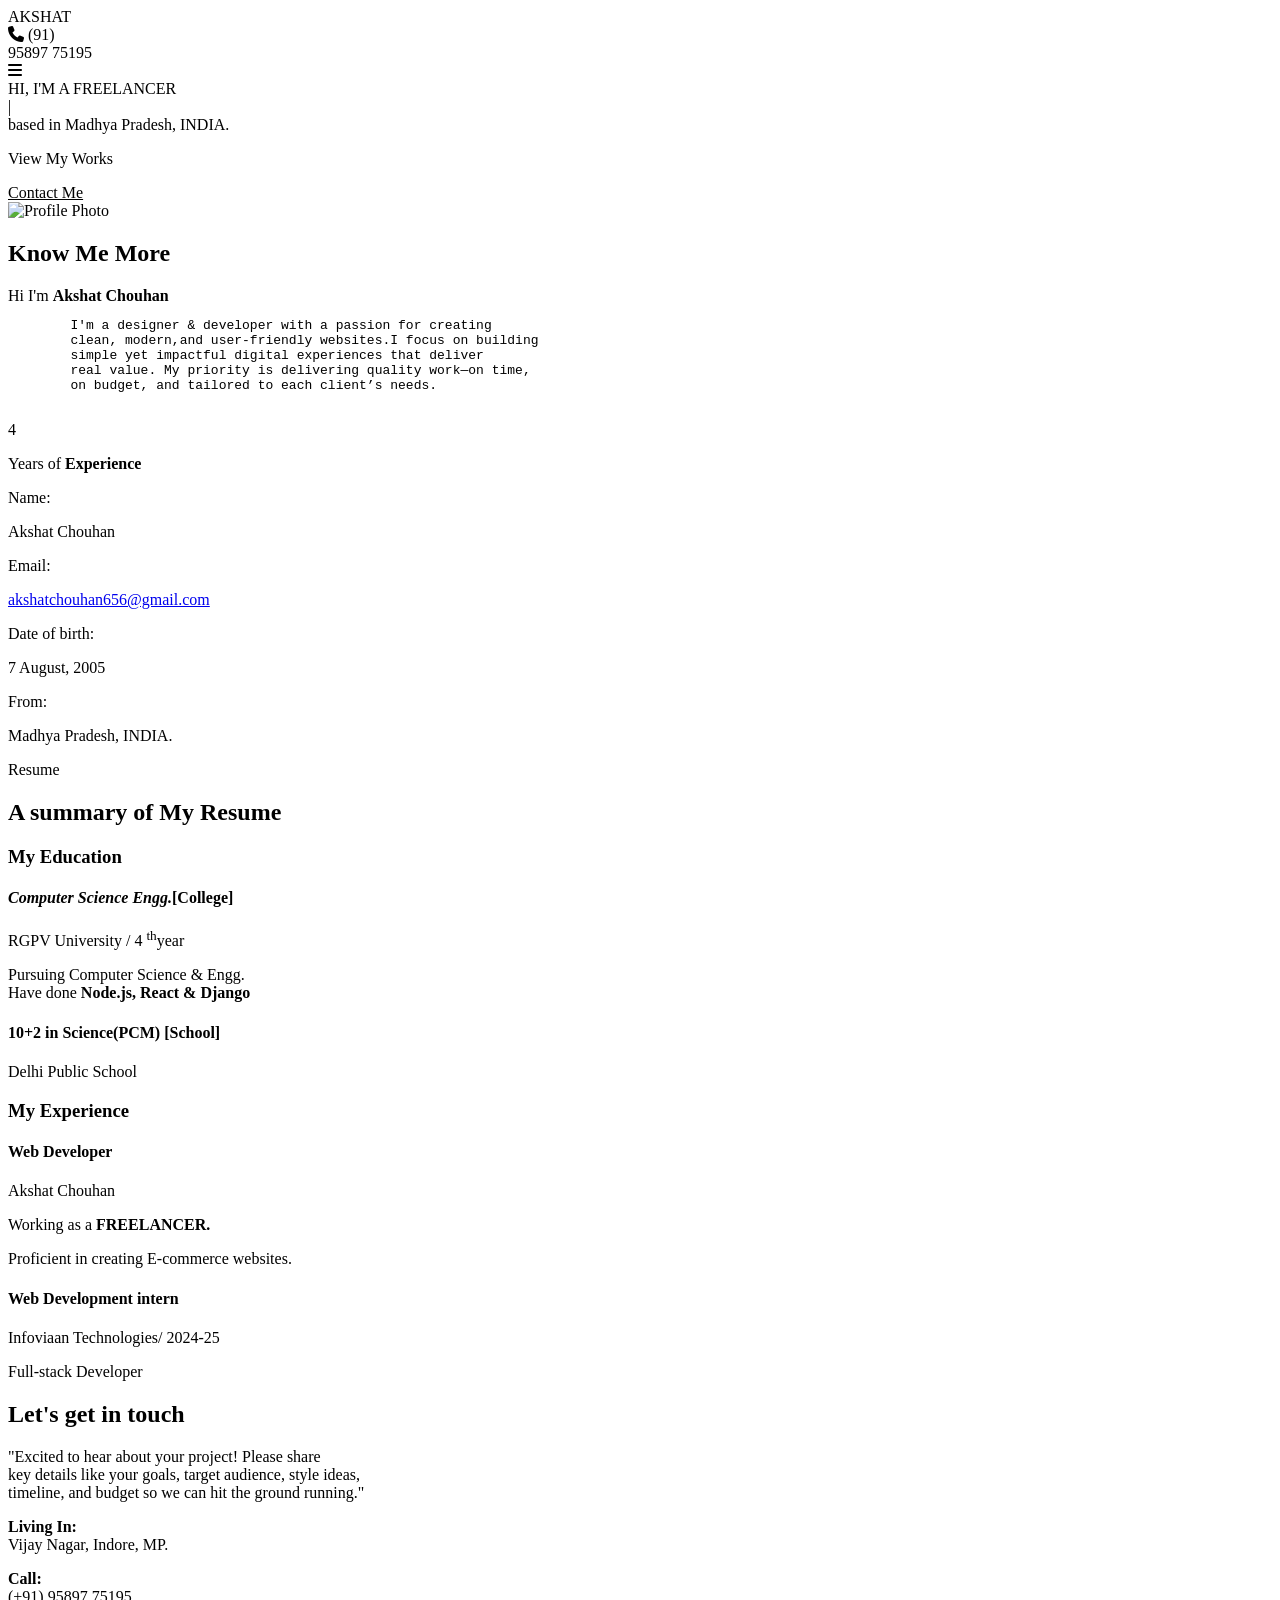
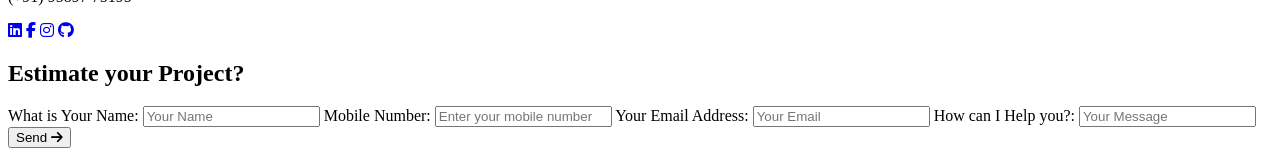
==== Callum/INDEX/index.html @ 539b3ab7 "Addes full Portfolio Website" ====
<!DOCTYPE html>
<html lang="en">
<head>
  <meta charset="UTF-8" />
  <meta name="viewport" content="width=device-width, initial-scale=1.0"/>
  <title>Akshat Chouhan</title>
  <link rel="stylesheet" href="style.css" />
  <link href="https://fonts.googleapis.com/css2?family=Montserrat:wght@700&family=Roboto:wght@400;500&display=swap" rel="stylesheet" />
  <link rel="stylesheet" href="https://cdnjs.cloudflare.com/ajax/libs/font-awesome/6.7.2/css/all.min.css"/>
</head>
<body>
  <header>
    <div class="navbar">
      <div class="nav-name">AKSHAT</div>
      <div class="full-number">
        <div class="nav-code">
          <i class="fa-solid fa-phone"></i>
           (91)
        </div>
        <div class="nav-number">95897 75195</div>
        <div class="nav-menu">
          <i class="fa-solid fa-bars"></i>
        </div>
      </div>
    </div>
  </header>

  <main>
    <div class="main-background">
      <div class="content">
        <div class="home-text">
        <div class="main-hello">HI, I'M A FREELANCER</div>
        <div class="animation-text">
          <span id="typing-text"></span><span class="cursor">|</span>
        </div>
        <div class="location">based in Madhya Pradesh, INDIA.</div>
        <div class="buttons">
          <div class="visit"><p>View My Works</p></div>
          <div class="contact"><u>Contact Me</u></div>
        </div>
        </div>
        <div class="photo">
          <img src="My logo img.png" alt="Profile Photo"/>
        </div>
      </div>
    </div>
  </main>

  <!-- Dummy section to enable scroll -->
  <section class="extra-content">
     <div class="kmm"> <h1>Know Me More</h1>
    </div>
    <div class="hiiamakshat">
      Hi I'm <b id="boldiamakshat"> Akshat Chouhan</b>
    </div>

    <div class="descreption">
      <pre id="paragraph">
        I'm a designer & developer with a passion for creating 
        clean, modern,and user-friendly websites.I focus on building 
        simple yet impactful digital experiences that deliver
        real value. My priority is delivering quality work—on time,
        on budget, and tailored to each client’s needs.
     </pre>
    </div>

    <div class="experience-box">
  <div class="number-circle">
    <span class="number">4</span>
  </div>
  <p class="caption">Years of <strong id="expereience">Experience</strong></p>
</div>


<!-- personla info sectio  -->


<div class="info-grid">
  <div class="info-box">
    <p class="label">Name:</p>
    <p class="value">Akshat Chouhan</p>
  </div>
  <div class="info-box">
    <p class="label">Email:</p>
    <p class="value"><a href="#">akshatchouhan656@gmail.com</a></p>
  </div>
  <div class="info-box">
    <p class="label">Date of birth:</p>
    <p class="value">7 August, 2005</p>
  </div>
  <div class="info-box">
    <p class="label">From:</p>
    <p class="value">Madhya Pradesh, INDIA.</p>
  </div>
</div>




  </section>

  <!-- resume section -->

  <section id="resume">
  <div class="resume-header">
    <span>Resume</span>
    <h2 id="resume-summary">A summary of My Resume</h2>

  </div>

  <div class="resume-container">
    <div class="resume-box">
      <h3>My Education</h3>
      <div class="resume-item">
        <h4><i> Computer Science Engg.</i>[College]</h4>
        <p>RGPV University / 4 <sup>th</sup>year</p>
        <p>Pursuing Computer Science & Engg. <br>
           Have done <b>Node.js, React & Django</b>
        </p>
      </div>
      <div class="resume-item">
        <h4>10+2 in Science(PCM) [School]</h4>
        <p>Delhi Public School</p>
        <!-- <p>Description here...</p> -->
      </div>
    </div>

    <div class="resume-box">
      <h3>My Experience</h3>
      <div class="resume-item">
        <h4>Web Developer</h4>
        <p>Akshat Chouhan</p>
        <p>Working as a <b>FREELANCER.</b> </p>
        <p>Proficient in creating E-commerce websites.</p>
      </div>
      <div class="resume-item">
        <h4>Web Development intern</h4>
        <p>Infoviaan Technologies/ 2024-25</p>
        <p>Full-stack Developer</p>
      </div>
    </div>
  </div>
</section>


<!-- ___________________Footer Section______________________ -->

<!-- <section id="footer">
    <div class="upper-section">

    </div>
</section> -->


<section id="contact" class="contact-section">
  <div class="contact-container">
    <!-- Left Side -->
    <div class="contact-info">
      <h2>Let's get in touch</h2>
      <p id="text1">
        "Excited to hear about your project! Please share <br> key details  like your goals,
         target audience, style ideas,<br> timeline, and budget so we can hit the  ground running."
      </p>
      <p id="text2"><strong>Living In:</strong><br>Vijay Nagar, Indore, MP.</p>
      <p id="text3"><strong>Call:</strong><br>(+91) 95897 75195</p>
      <div class="social-icons">
        <!-- <a href="#"><i class="fab fa-twitter"></i></a> -->
          <a href="#"> <i class="fa-brands fa-linkedin" id="linkedin"></i></a>
        <a href="#"><i class="fab fa-facebook-f"></i></a>
        <a href="https://www.instagram.com/akshat_chouhan__"><i class="fab fa-instagram"></i></a>
        <a href="#"><i class="fab fa-github"></i></a>
        <!-- <a href="#"><i class="fab fa-dribbble"></i></a> -->
      </div>
    </div>

    <!-- Right Side -->
    <div class="contact-form">
      <h2>Estimate your Project?</h2>
      <form id="forms">
        <label>What is Your Name:</label>
        <input type="text" placeholder="Your Name" required>

        <label for="mobile">Mobile Number:</label>
        <input type="tel" placeholder="Enter your mobile number" required>


        <label>Your Email Address:</label>
        <input type="email" placeholder="Your Email" required>

        <label>How can I Help you?:</label>
        <!-- <textarea rows="text" placeholder="Your Message"></textarea> -->
        <input type="text" placeholder="Your Message" required>


        <button type="submit" id="send-button">
          Send <i class="fas fa-arrow-right"></i>
        </button>
      </form>
    </div>
  </div>
</section>











  <script src="script.js"></script>
</body>
</html>
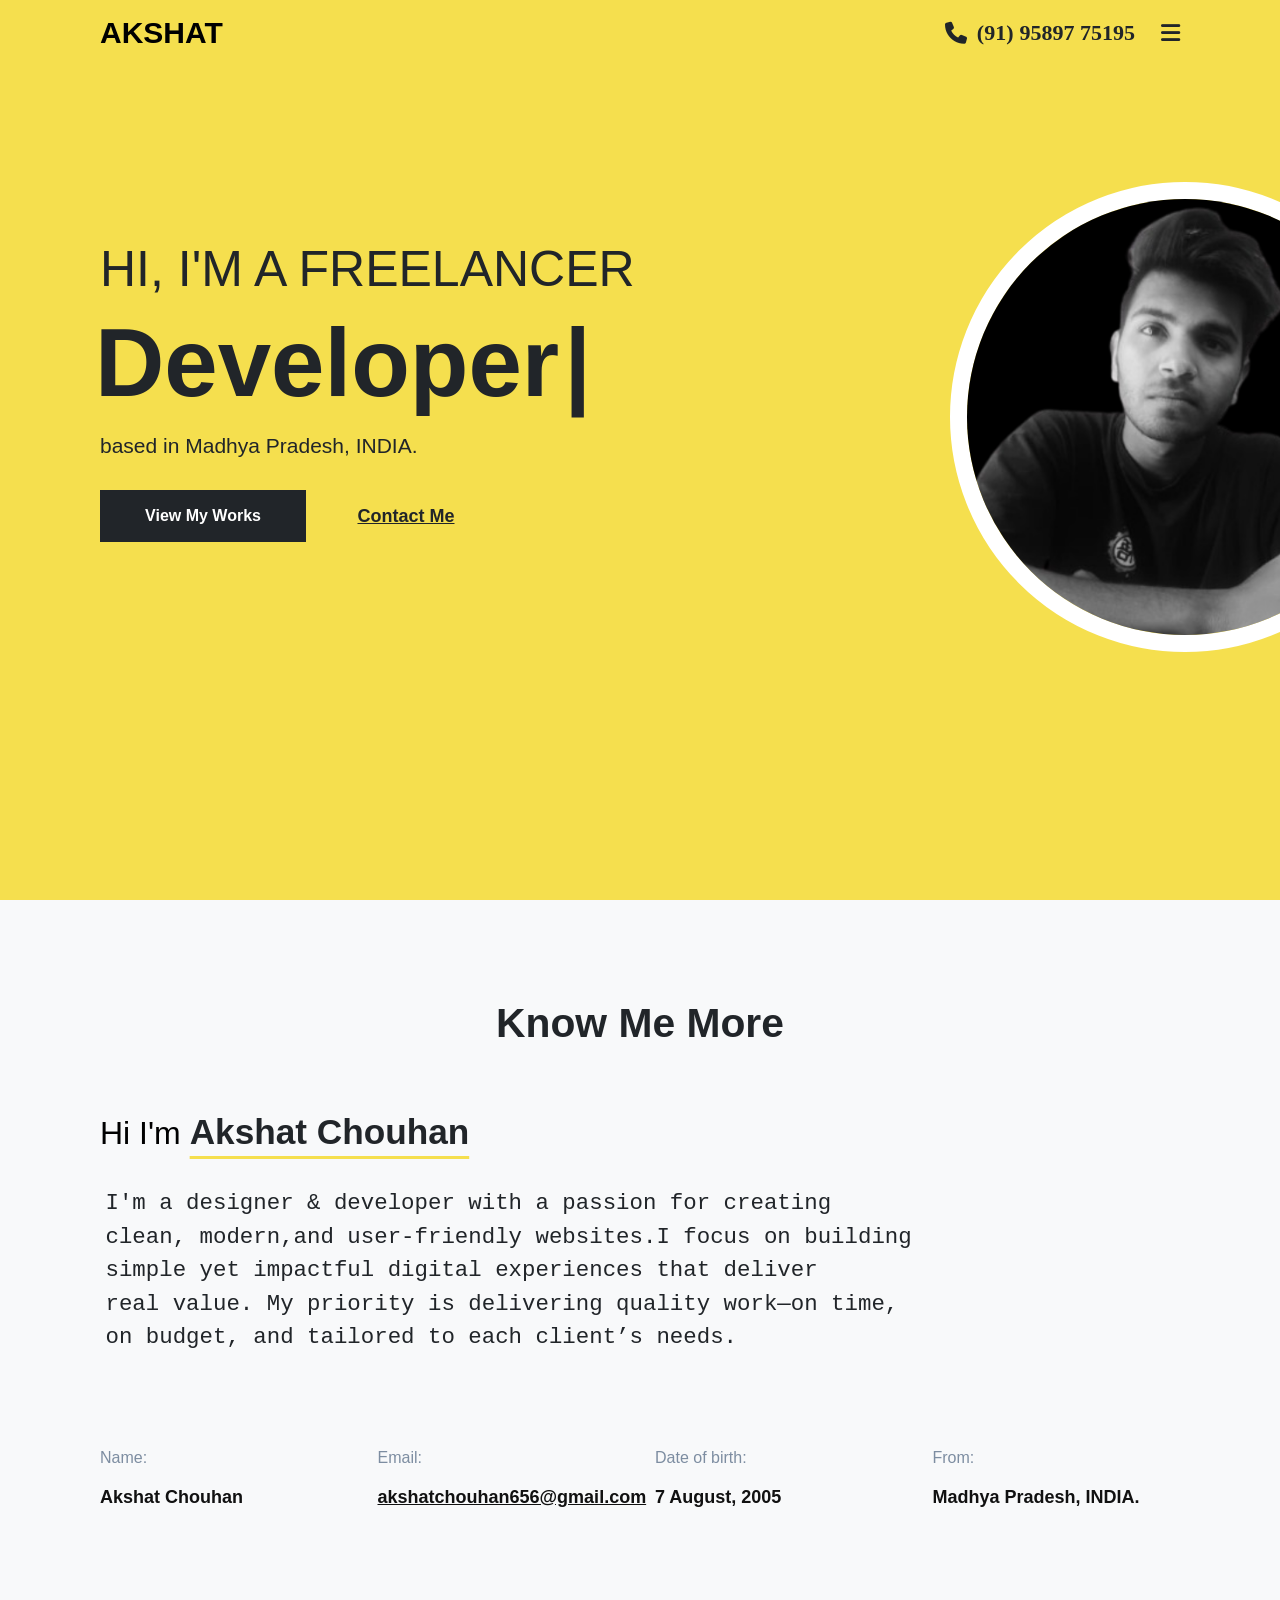
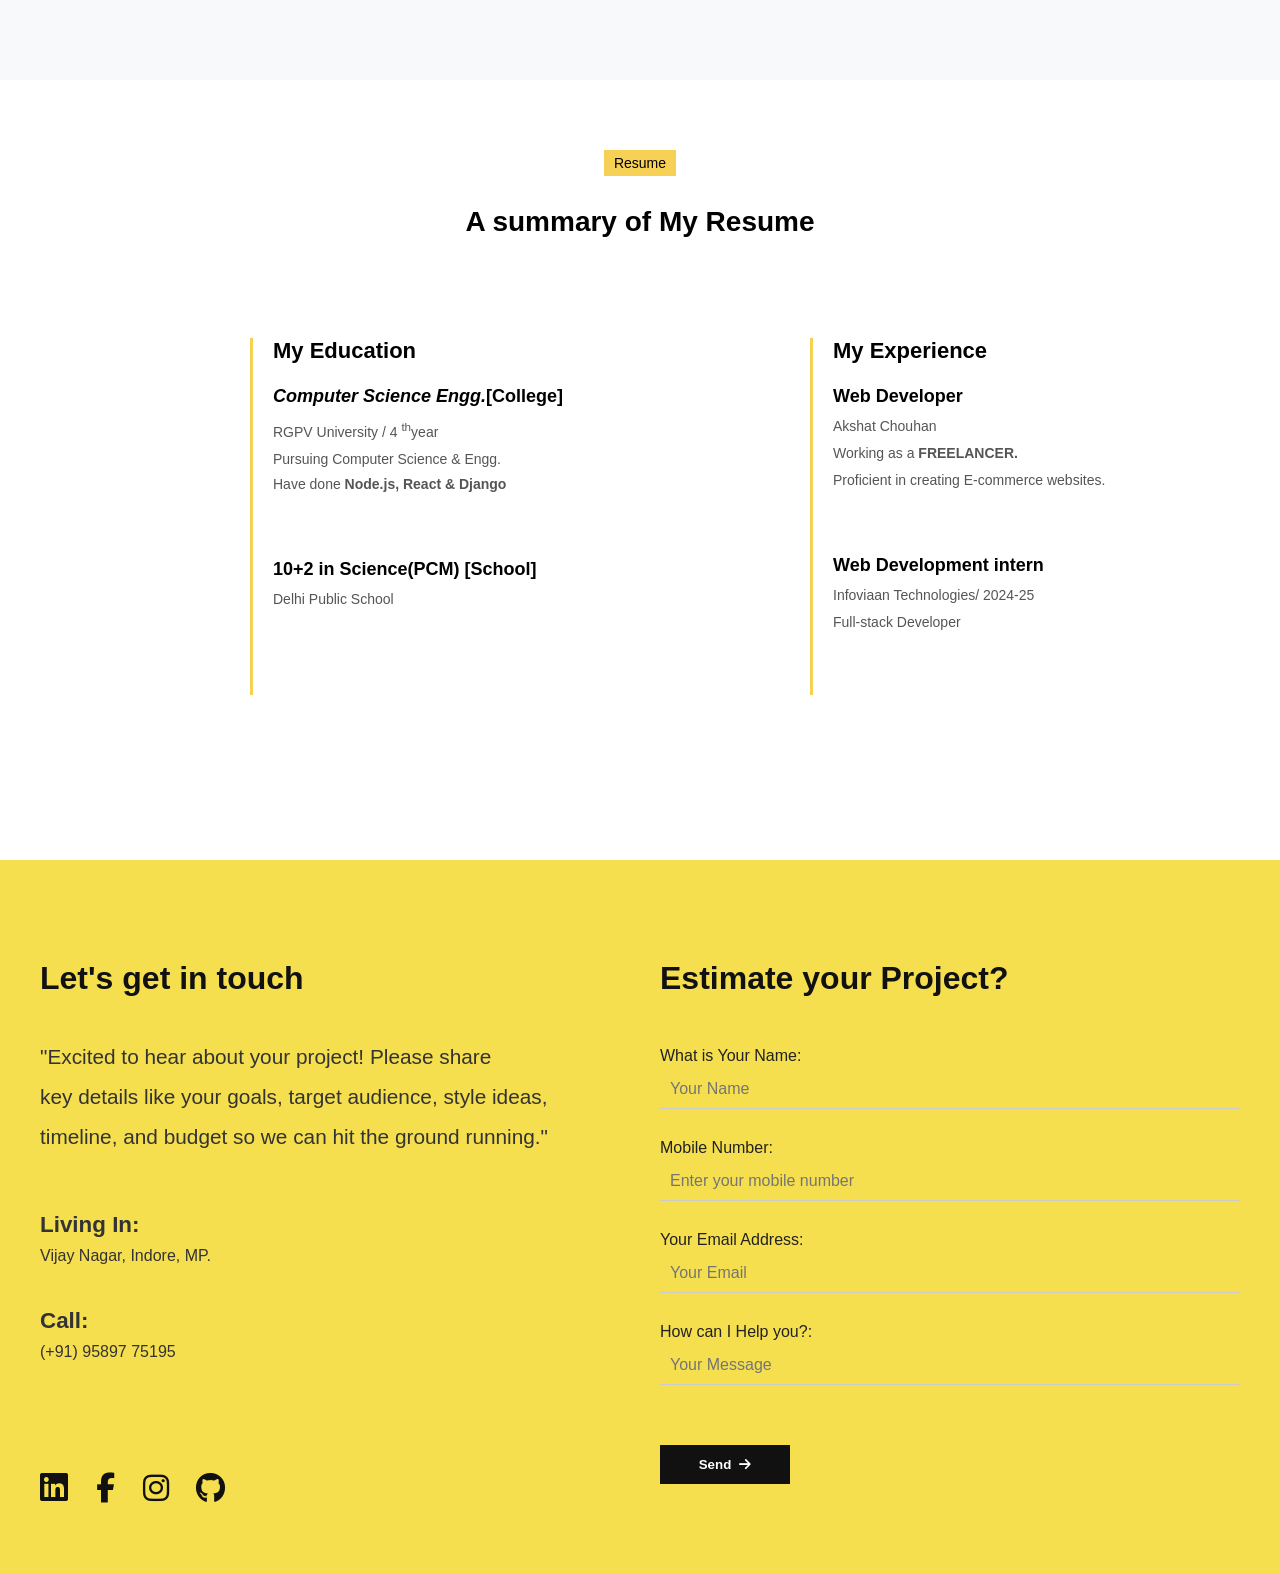
==== commit 9a7c1a50: "Update portfolio UI - index.html and style.css changes" ====
--- a/Callum/INDEX/index.html
+++ b/Callum/INDEX/index.html
@@ -1,13 +1,16 @@
 <!DOCTYPE html>
 <html lang="en">
+
 <head>
   <meta charset="UTF-8" />
-  <meta name="viewport" content="width=device-width, initial-scale=1.0"/>
+  <meta name="viewport" content="width=device-width, initial-scale=1.0" />
   <title>Akshat Chouhan</title>
-  <link rel="stylesheet" href="style.css" />
-  <link href="https://fonts.googleapis.com/css2?family=Montserrat:wght@700&family=Roboto:wght@400;500&display=swap" rel="stylesheet" />
-  <link rel="stylesheet" href="https://cdnjs.cloudflare.com/ajax/libs/font-awesome/6.7.2/css/all.min.css"/>
+  <link rel="stylesheet" href="../style.css" />
+  <link href="https://fonts.googleapis.com/css2?family=Montserrat:wght@700&family=Roboto:wght@400;500&display=swap"
+    rel="stylesheet" />
+  <link rel="stylesheet" href="https://cdnjs.cloudflare.com/ajax/libs/font-awesome/6.7.2/css/all.min.css" />
 </head>
+
 <body>
   <header>
     <div class="navbar">
@@ -15,7 +18,7 @@
       <div class="full-number">
         <div class="nav-code">
           <i class="fa-solid fa-phone"></i>
-           (91)
+          (91)
         </div>
         <div class="nav-number">95897 75195</div>
         <div class="nav-menu">
@@ -24,31 +27,43 @@
       </div>
     </div>
   </header>
+
+  <!-- Dropdown Menu -->
+  <div class="menu-overlay" id="menuOverlay"></div>
+  <nav class="nav-dropdown" id="navDropdown">
+    <a href="#top" data-target="top"><i class="fa-solid fa-house"></i> Home</a>
+    <a href="#know-me" data-target="know-me"><i class="fa-solid fa-user"></i> Know Me More</a>
+    <a href="#resume" data-target="resume"><i class="fa-solid fa-file-lines"></i> Resume</a>
+    <a href="#contact" data-target="contact"><i class="fa-solid fa-envelope"></i> Contact</a>
+  </nav>
 
   <main>
     <div class="main-background">
       <div class="content">
         <div class="home-text">
-        <div class="main-hello">HI, I'M A FREELANCER</div>
-        <div class="animation-text">
-          <span id="typing-text"></span><span class="cursor">|</span>
-        </div>
-        <div class="location">based in Madhya Pradesh, INDIA.</div>
-        <div class="buttons">
-          <div class="visit"><p>View My Works</p></div>
-          <div class="contact"><u>Contact Me</u></div>
-        </div>
+          <div class="main-hello">HI, I'M A FREELANCER</div>
+          <div class="animation-text">
+            <span id="typing-text"></span><span class="cursor">|</span>
+          </div>
+          <div class="location">based in Madhya Pradesh, INDIA.</div>
+          <div class="buttons">
+            <a href="projects.html" class="visit" style="text-decoration: none;">
+              <p>View My Works</p>
+            </a>
+            <a href="#contact" class="contact" style="text-decoration: none;"><u>Contact Me</u></a>
+          </div>
         </div>
         <div class="photo">
-          <img src="My logo img.png" alt="Profile Photo"/>
+          <img src="../My logo img.png" alt="Profile Photo" />
         </div>
       </div>
     </div>
   </main>
 
   <!-- Dummy section to enable scroll -->
-  <section class="extra-content">
-     <div class="kmm"> <h1>Know Me More</h1>
+  <section class="extra-content" id="know-me">
+    <div class="kmm">
+      <h1>Know Me More</h1>
     </div>
     <div class="hiiamakshat">
       Hi I'm <b id="boldiamakshat"> Akshat Chouhan</b>
@@ -65,34 +80,34 @@
     </div>
 
     <div class="experience-box">
-  <div class="number-circle">
-    <span class="number">4</span>
-  </div>
-  <p class="caption">Years of <strong id="expereience">Experience</strong></p>
-</div>
-
-
-<!-- personla info sectio  -->
-
-
-<div class="info-grid">
-  <div class="info-box">
-    <p class="label">Name:</p>
-    <p class="value">Akshat Chouhan</p>
-  </div>
-  <div class="info-box">
-    <p class="label">Email:</p>
-    <p class="value"><a href="#">akshatchouhan656@gmail.com</a></p>
-  </div>
-  <div class="info-box">
-    <p class="label">Date of birth:</p>
-    <p class="value">7 August, 2005</p>
-  </div>
-  <div class="info-box">
-    <p class="label">From:</p>
-    <p class="value">Madhya Pradesh, INDIA.</p>
-  </div>
-</div>
+      <div class="number-circle">
+        <span class="number">4</span>
+      </div>
+      <p class="caption">Years of <strong id="expereience">Experience</strong></p>
+    </div>
+
+
+    <!-- personla info sectio  -->
+
+
+    <div class="info-grid">
+      <div class="info-box">
+        <p class="label">Name:</p>
+        <p class="value">Akshat Chouhan</p>
+      </div>
+      <div class="info-box">
+        <p class="label">Email:</p>
+        <p class="value"><a href="#">akshatchouhan656@gmail.com</a></p>
+      </div>
+      <div class="info-box">
+        <p class="label">Date of birth:</p>
+        <p class="value">7 August, 2005</p>
+      </div>
+      <div class="info-box">
+        <p class="label">From:</p>
+        <p class="value">Madhya Pradesh, INDIA.</p>
+      </div>
+    </div>
 
 
 
@@ -102,114 +117,149 @@
   <!-- resume section -->
 
   <section id="resume">
-  <div class="resume-header">
-    <span>Resume</span>
-    <h2 id="resume-summary">A summary of My Resume</h2>
-
-  </div>
-
-  <div class="resume-container">
-    <div class="resume-box">
-      <h3>My Education</h3>
-      <div class="resume-item">
-        <h4><i> Computer Science Engg.</i>[College]</h4>
-        <p>RGPV University / 4 <sup>th</sup>year</p>
-        <p>Pursuing Computer Science & Engg. <br>
-           Have done <b>Node.js, React & Django</b>
+    <div class="resume-header">
+      <span>Resume</span>
+      <h2 id="resume-summary">A summary of My Resume</h2>
+
+    </div>
+
+    <div class="resume-container">
+      <div class="resume-box">
+        <h3>My Education</h3>
+        <div class="resume-item">
+          <h4><i> Computer Science Engg.</i>[College]</h4>
+          <p>RGPV University / 4 <sup>th</sup>year</p>
+          <p>Pursuing Computer Science & Engg. <br>
+            Have done <b>Node.js, React & Django</b>
+          </p>
+        </div>
+        <div class="resume-item">
+          <h4>10+2 in Science(PCM) [School]</h4>
+          <p>Delhi Public School</p>
+          <!-- <p>Description here...</p> -->
+        </div>
+      </div>
+
+      <div class="resume-box">
+        <h3>My Experience</h3>
+        <div class="resume-item">
+          <h4>Web Developer</h4>
+          <p>Akshat Chouhan</p>
+          <p>Working as a <b>FREELANCER.</b> </p>
+          <p>Proficient in creating E-commerce websites.</p>
+        </div>
+        <div class="resume-item">
+          <h4>Web Development intern</h4>
+          <p>Infoviaan Technologies/ 2024-25</p>
+          <p>Full-stack Developer</p>
+        </div>
+      </div>
+    </div>
+  </section>
+
+
+  <!-- ___________________Footer Section______________________ -->
+
+  <!-- <section id="footer">
+    <div class="upper-section">
+
+    </div>
+</section> -->
+
+
+  <section id="contact" class="contact-section">
+    <div class="contact-container">
+      <!-- Left Side -->
+      <div class="contact-info">
+        <h2>Let's get in touch</h2>
+        <p id="text1">
+          "Excited to hear about your project! Please share <br> key details like your goals,
+          target audience, style ideas,<br> timeline, and budget so we can hit the ground running."
         </p>
-      </div>
-      <div class="resume-item">
-        <h4>10+2 in Science(PCM) [School]</h4>
-        <p>Delhi Public School</p>
-        <!-- <p>Description here...</p> -->
-      </div>
-    </div>
-
-    <div class="resume-box">
-      <h3>My Experience</h3>
-      <div class="resume-item">
-        <h4>Web Developer</h4>
-        <p>Akshat Chouhan</p>
-        <p>Working as a <b>FREELANCER.</b> </p>
-        <p>Proficient in creating E-commerce websites.</p>
-      </div>
-      <div class="resume-item">
-        <h4>Web Development intern</h4>
-        <p>Infoviaan Technologies/ 2024-25</p>
-        <p>Full-stack Developer</p>
-      </div>
-    </div>
-  </div>
-</section>
-
-
-<!-- ___________________Footer Section______________________ -->
-
-<!-- <section id="footer">
-    <div class="upper-section">
-
-    </div>
-</section> -->
-
-
-<section id="contact" class="contact-section">
-  <div class="contact-container">
-    <!-- Left Side -->
-    <div class="contact-info">
-      <h2>Let's get in touch</h2>
-      <p id="text1">
-        "Excited to hear about your project! Please share <br> key details  like your goals,
-         target audience, style ideas,<br> timeline, and budget so we can hit the  ground running."
-      </p>
-      <p id="text2"><strong>Living In:</strong><br>Vijay Nagar, Indore, MP.</p>
-      <p id="text3"><strong>Call:</strong><br>(+91) 95897 75195</p>
-      <div class="social-icons">
-        <!-- <a href="#"><i class="fab fa-twitter"></i></a> -->
+        <p id="text2"><strong>Living In:</strong><br>Vijay Nagar, Indore, MP.</p>
+        <p id="text3"><strong>Call:</strong><br>(+91) 95897 75195</p>
+        <div class="social-icons">
+          <!-- <a href="#"><i class="fab fa-twitter"></i></a> -->
           <a href="#"> <i class="fa-brands fa-linkedin" id="linkedin"></i></a>
-        <a href="#"><i class="fab fa-facebook-f"></i></a>
-        <a href="https://www.instagram.com/akshat_chouhan__"><i class="fab fa-instagram"></i></a>
-        <a href="#"><i class="fab fa-github"></i></a>
-        <!-- <a href="#"><i class="fab fa-dribbble"></i></a> -->
-      </div>
-    </div>
-
-    <!-- Right Side -->
-    <div class="contact-form">
-      <h2>Estimate your Project?</h2>
-      <form id="forms">
-        <label>What is Your Name:</label>
-        <input type="text" placeholder="Your Name" required>
-
-        <label for="mobile">Mobile Number:</label>
-        <input type="tel" placeholder="Enter your mobile number" required>
-
-
-        <label>Your Email Address:</label>
-        <input type="email" placeholder="Your Email" required>
-
-        <label>How can I Help you?:</label>
-        <!-- <textarea rows="text" placeholder="Your Message"></textarea> -->
-        <input type="text" placeholder="Your Message" required>
-
-
-        <button type="submit" id="send-button">
-          Send <i class="fas fa-arrow-right"></i>
-        </button>
-      </form>
-    </div>
-  </div>
-</section>
-
-
-
-
-
-
-
-
-
-
-
-  <script src="script.js"></script>
+          <a href="#"><i class="fab fa-facebook-f"></i></a>
+          <a href="https://www.instagram.com/akshat_chouhan__"><i class="fab fa-instagram"></i></a>
+          <a href="#"><i class="fab fa-github"></i></a>
+          <!-- <a href="#"><i class="fab fa-dribbble"></i></a> -->
+        </div>
+      </div>
+
+      <!-- Right Side -->
+      <div class="contact-form">
+        <h2>Estimate your Project?</h2>
+        <form id="forms">
+          <label>What is Your Name:</label>
+          <input type="text" placeholder="Your Name" required>
+
+          <label for="mobile">Mobile Number:</label>
+          <input type="tel" placeholder="Enter your mobile number" required>
+
+
+          <label>Your Email Address:</label>
+          <input type="email" placeholder="Your Email" required>
+
+          <label>How can I Help you?:</label>
+          <!-- <textarea rows="text" placeholder="Your Message"></textarea> -->
+          <input type="text" placeholder="Your Message" required>
+
+
+          <button type="submit" id="send-button">
+            Send <i class="fas fa-arrow-right"></i>
+          </button>
+        </form>
+      </div>
+    </div>
+  </section>
+
+
+
+
+
+
+
+
+
+
+
+  <script src="../script.js"></script>
+  <script>
+    // ---- Dropdown Menu Toggle ----
+    const menuBtn = document.querySelector('.nav-menu');
+    const dropdown = document.getElementById('navDropdown');
+    const overlay = document.getElementById('menuOverlay');
+
+    menuBtn.addEventListener('click', () => {
+      dropdown.classList.toggle('open');
+      overlay.classList.toggle('active');
+    });
+
+    overlay.addEventListener('click', () => {
+      dropdown.classList.remove('open');
+      overlay.classList.remove('active');
+    });
+
+    // ---- Smooth Scroll for dropdown links ----
+    dropdown.querySelectorAll('a').forEach(link => {
+      link.addEventListener('click', (e) => {
+        e.preventDefault();
+        const target = link.getAttribute('data-target');
+        let el;
+        if (target === 'top') {
+          window.scrollTo({ top: 0, behavior: 'smooth' });
+        } else {
+          el = document.getElementById(target) ||
+            document.querySelector('.' + target);
+          if (el) el.scrollIntoView({ behavior: 'smooth', block: 'start' });
+        }
+        dropdown.classList.remove('open');
+        overlay.classList.remove('active');
+      });
+    });
+  </script>
 </body>
-</html>
+
+</html>
--- a/Callum/style.css
+++ b/Callum/style.css
@@ -0,0 +1,1121 @@
+* {
+  margin: 0;
+  padding: 0;
+  box-sizing: border-box;
+}
+
+html {
+  scroll-behavior: smooth;
+}
+
+/* Navbar */
+.navbar {
+  width: 100%;
+  height: 66px;
+  background-color: #F5DF4E;
+  display: flex;
+  position: fixed;
+  top: 0;
+  z-index: 1000;
+  align-items: center;
+  transition: background-color 0.3s ease, box-shadow 0.3s ease;
+}
+
+.navbar.scrolled {
+  background-color: #ffffff;
+  box-shadow: 0 2px 5px rgba(0, 0, 0, 0.1);
+}
+
+.nav-name {
+  width: 120px;
+  font-size: 30px;
+  font-family: Arial, Helvetica, sans-serif;
+  font-weight: 700;
+  margin-left: 100px;
+  display: flex;
+  align-items: center;
+}
+
+.full-number {
+  display: flex;
+  gap: 6px;
+  margin-left: auto;
+  margin-right: 100px;
+}
+
+.nav-code,
+.nav-number,
+.nav-menu {
+  color: #212529;
+  font-size: 22px;
+  font-weight: 700;
+  display: flex;
+  align-items: center;
+  gap: 10px;
+}
+
+.nav-menu {
+  padding-left: 20px;
+}
+
+/* Main Section */
+.main-background {
+  width: 100%;
+  min-height: 100vh;
+  background-color: #F5DF4E;
+  padding-top: 100px;
+}
+
+.content {
+  position: relative;
+  top: 10px;
+}
+
+.main-hello {
+  color: #212529;
+  font-size: 50px;
+  font-family: Arial, Helvetica, sans-serif;
+  margin-left: 100px;
+  padding-top: 130px;
+  font-weight: 100;
+}
+
+.animation-text {
+  color: #212529;
+  margin-left: 95px;
+  font-size: 6rem;
+  font-weight: bold;
+  font-family: Arial, Helvetica, sans-serif;
+  white-space: nowrap;
+  overflow: hidden;
+  padding-top: 10px;
+}
+
+.cursor {
+  display: inline-block;
+  margin-left: 5px;
+  font-weight: bold;
+  font-size: 6rem;
+  color: #212529;
+  animation: blink 0.8s infinite;
+}
+
+@keyframes blink {
+  0%, 100% { opacity: 1; }
+  50% { opacity: 0; }
+}
+
+.location {
+  margin-left: 100px;
+  padding-top: 16px;
+  color: #212529;
+  font-size: 21px;
+  font-family: Arial, Helvetica, sans-serif;
+}
+
+.buttons {
+  display: flex;
+}
+
+.visit {
+  margin-left: 100px;
+  margin-top: 32px;
+  background-color: #212529;
+  height: 52px;
+  width: 206px;
+  color: #ffffff;
+  display: flex;
+  justify-content: center;
+  align-items: center;
+  font-size: 16px;
+  font-family: Arial, Helvetica, sans-serif;
+  font-weight: 600;
+}
+
+.contact {
+  height: 52px;
+  width: 200px;
+  display: flex;
+  justify-content: center;
+  align-items: center;
+  margin-top: 32px;
+  color: #212529;
+  font-family: Arial, Helvetica, sans-serif;
+  font-size: 18px;
+  font-weight: 600;
+}
+
+.photo {
+  display: flex;
+  margin-top: -360px;
+  padding-left: 950px;
+}
+
+.photo img {
+  border: 17px solid white;
+  border-radius: 50%;
+  height: 470px;
+  width: 470px;
+}
+
+/* Extra section for scroll */
+.extra-content {
+  height: 780px;
+  background-color: #f8F9FA;
+  padding: 100px;
+  font-family: Arial, sans-serif;
+}
+
+.kmm{
+    display: flex;
+    justify-content: center;
+    font-size: 1.7rem;
+    color: #212529;
+}
+
+.hiiamakshat{
+    position: relative;
+    top: 65px;
+    font-size: 2rem;
+}
+
+#boldiamakshat{
+    color: #212529;
+    font-weight: bolder;
+    font-size: 2.2rem;
+    text-decoration: underline;
+    text-decoration-color: #F5DF4E;
+    text-underline-offset: 12px;
+}
+
+
+
+/* --------DESCREPTION----------------- */
+
+.descreption{
+    color: #212529;
+    font-weight: 100;
+    position: relative;
+    top: 100px;
+   margin-left: -102px;
+   font-family: Arial, Helvetica, sans-serif;
+   font-size: 1.4rem;
+   line-height: 1.5;
+}
+
+
+/* EXPERIENCE BOX  */
+
+.experience-box {
+  position: absolute;
+  right: 200px;
+  
+  text-align: center;
+  font-family: Arial, sans-serif;
+}
+
+.number-circle {
+  position: relative;
+  display: inline-block;
+}
+
+.number-circle::before {
+  content: "";
+  position: absolute;
+  top: 50%;
+  left: 50%;
+  transform: translate(-50%, -50%);
+  width: 250px;
+  height: 250px;
+  background-color: #f9db4a; /* yellow */
+  border-radius: 50%;
+  z-index: 0;
+}
+
+.number {
+  font-size: 250px;
+  font-weight: bold;
+  color: #333;
+  position: relative;
+  z-index: 1;
+}
+
+.caption {
+  font-size: 24px;
+  margin-top: 10px;
+}
+
+.caption strong {
+  font-weight: bold;
+}
+
+
+.experience-box {
+  display: flex;
+  flex-direction: column;
+  align-items: center;
+  margin-top: -230px; /* adjust value as needed */
+}
+
+/* Scroll Animation Styles for Experience Box */
+.experience-box {
+  opacity: 0;
+  transform: scale(0.8) translateY(50px);
+  transition: all 1s ease-out;
+  will-change: transform, opacity;
+}
+
+.experience-box.animate {
+  opacity: 1;
+  transform: scale(1) translateY(0);
+}
+
+.info-grid {
+  display: flex;
+  justify-content: space-between;
+  flex-wrap: wrap;
+  margin-top: 160px;
+  gap: 30px;
+
+}
+
+.info-box {
+  flex: 1;
+  min-width: 200px;
+}
+
+.label {
+  color: #7d8da1;
+  font-weight: 500;
+  font-size: 16px;
+  margin-bottom: 20px;
+}
+
+.value {
+  font-weight: 700;
+  font-size: 18px;
+  color: #111;
+}
+
+.value a {
+  text-decoration: underline;
+  color: #111;
+}
+
+
+
+/* resume section */
+
+#resume {
+  padding: 70px 60px;
+  font-family: 'Poppins', sans-serif;
+  text-align: center;
+  height: 780px;
+  background-color: #ffffff;
+}
+
+/* #resume-summary{
+  position: relative;
+  bottom: 40px;
+} */
+
+.resume-header span {
+  background-color: #f6d155;
+  padding: 5px 10px;
+  font-size: 14px;
+  display: inline-block;
+  margin-bottom: 30px; /* increase this from 10px to 30px */
+}
+
+.resume-header h2 {
+  font-size: 28px;
+  font-weight: 700;
+  margin-bottom: 40px;
+  margin-top: 0; /* add this to remove any unexpected top margin */
+}
+
+
+.resume-container {
+  display: flex;
+  justify-content: center;
+  gap: 60px;
+  max-width: 1100px;
+  margin: 0 auto;
+  flex-wrap: wrap;
+  position: relative;
+  left: 140px;
+  margin-top: 100px;
+}
+
+.resume-box {
+  flex: 1;
+  min-width: 300px;
+  max-width: 500px;
+  border-left: 3px solid #f6d155;
+  padding-left: 20px;
+  text-align: left;
+}
+
+.resume-box h3 {
+  font-size: 22px;
+  margin-bottom: 20px;
+}
+
+.resume-item {
+  margin-bottom: 60px;
+  line-height: 25px;
+}
+
+.resume-item h4 {
+  font-size: 18px;
+  font-weight: 600;
+  margin-bottom: 5px;
+}
+
+.resume-item p {
+  font-size: 14px;
+  color: #555;
+  margin: 2px 0;
+}
+
+/* Responsive */
+@media (max-width: 768px) {
+  .resume-container {
+    flex-direction: column;
+    align-items: center;
+  }
+
+  .resume-box {
+    max-width: 90%;
+  }
+}
+
+
+
+
+
+
+
+
+
+
+
+.number.animate-final {
+  animation: pop 0.4s ease-in-out;
+}
+
+@keyframes pop {
+  0% { transform: scale(1); }
+  50% { transform: scale(1.25); }
+  100% { transform: scale(1); }
+}
+
+
+
+
+
+/* ___________resume animation______________ */
+
+/* Resume Fade-in Animation Base State */
+#resume .resume-header,
+#resume .resume-container,
+#resume .resume-box,
+#resume .resume-item {
+  opacity: 0;
+  transform: translateY(50px);
+  transition: opacity 1s ease, transform 1s ease;
+}
+
+/* Resume Animate Class to Fade In */
+#resume.animate .resume-header,
+#resume.animate .resume-container,
+#resume.animate .resume-box,
+#resume.animate .resume-item {
+  opacity: 1;
+  transform: translateY(0);
+}
+
+
+
+/* ______________________footer section ______________________ */
+
+
+/* .upper-section{
+  background-color: #F5DF4E;
+  height: 800px;
+} */
+
+
+.contact-section {
+  background-color: #F5DF4E; /* same yellow tone */
+  padding: 60px 20px;
+  font-family: 'Poppins', sans-serif;
+
+}
+
+.contact-container {
+  max-width: 1200px;
+  margin: auto;
+  padding-top: 40px;
+  display: flex;
+  flex-wrap: wrap;
+  gap: 40px;
+  justify-content: space-between;
+}
+
+.contact-info,
+.contact-form {
+  flex: 1 1 45%;
+}
+
+.contact-info h2,
+.contact-form h2 {
+  font-size: 2em;
+  color: #111;
+  margin-bottom: 20px;
+}
+
+.contact-info p {
+  font-size: 1em;
+  color: #333;
+  line-height: 1.6;
+}
+
+.contact-info strong {
+  font-weight: 600;
+}
+
+.social-icons {
+  margin-top: 35px;
+  padding-top: 40px;
+  font-size: 4rem;
+  
+}
+
+.social-icons a {
+  display: inline-block;
+  margin-right: 10px;
+  font-size: 30px;
+  color: #111;
+  transition: transform 0.3s;
+}
+
+.social-icons a:hover {
+  transform: scale(1.2);
+}
+
+.contact-form form {
+  display: flex;
+  flex-direction: column;
+}
+
+.contact-form label {
+  font-weight: 500;
+  margin: 10px 0 5px;
+  color: #222;
+}
+
+.contact-form input,
+.contact-form textarea {
+  border: none;
+  border-bottom: 1px solid #ccc;
+  background: transparent;
+  padding: 10px;
+  font-size: 1em;
+  color: #000;
+  margin-bottom: 20px;
+  outline: none;
+}
+
+.contact-form button {
+  width: 130px;
+  background-color: #111;
+  color: #fff;
+  padding: 12px;
+  border: none;
+  cursor: pointer;
+  font-weight: bold;
+  display: flex;
+  align-items: center;
+  justify-content: center;
+  gap: 8px;
+  transition: background 0.3s ease;
+}
+
+.contact-form button:hover {
+  background-color: #333;
+}
+
+/* _________________SELF______________________ */
+
+
+#text1 {
+  padding-top: 20px;
+  font-size: 1.3rem;
+  line-height: 40px;
+}
+
+#text2{
+  padding-top: 50px;
+ 
+}
+#text2 strong{
+   font-size: 1.4rem;
+}
+
+#text3{
+  padding-top: 35px;
+  /* font-size: 1.4rem; */
+  
+}
+
+#text3 strong{
+   font-size: 1.4rem;
+}
+
+/* Responsive */
+@media (max-width: 768px) {
+  .contact-container {
+    flex-direction: column;
+  }
+
+  .contact-info,
+  .contact-form {
+    flex: 1 1 100%;
+  }
+}
+
+
+/* --------------------FORMS--------------- */
+
+#forms{
+  padding-top: 20px;
+}
+
+
+#send-button{
+  margin-top: 40px;
+}
+
+
+#linkedin{
+  font-size: 2rem;
+}
+
+
+
+
+
+
+/* ------------------MEDIA QUERIES  -------------- */
+
+/* --------------------------------------
+   Mobile Styles (Android & ≤ 767px width)
+----------------------------------------- */
+@media screen and (max-width: 767px) {
+  /* General container and body adjustments */
+  body {
+    font-size: 14px;
+    padding: 0 10px;
+  }
+
+  .navbar {
+   
+    flex-direction: column;
+    align-items: flex-start;
+    padding: 10px 15px;
+    position: fixed;
+  }
+
+  .navbar a {
+    display: block;
+    width: 100%;
+    padding: 10px 0;
+    text-align: left;
+    
+  }
+
+  .main {
+    flex-direction: column;
+    text-align: center;
+    padding: 40px 10px;
+  }
+
+  .main h1 {
+    font-size: 28px;
+    line-height: 1.3;
+  }
+
+  .main h2 {
+    font-size: 20px;
+  }
+
+  #typing-text {
+    font-size: 20px;
+    margin-top: 10px;
+  }
+
+  .about,
+  .experience,
+  .resume,
+  .contact {
+    padding: 30px 15px;
+  }
+
+
+  /* -------------EXPERIENCE BOX---------- */
+  /* .experience-box{
+    padding-top: 70px;
+  } */
+
+  .experience-box,
+  .resume-section {
+    flex-direction: column;
+    align-items: center;
+    text-align: center;
+  }
+
+  .experience-box h3,
+  .resume h3 {
+    font-size: 18px;
+  }
+
+  .contact form {
+    width: 100%;
+  }
+
+  /* Optional: collapse navbar into toggle menu */
+  .navbar-toggle {
+    display: block;
+    cursor: pointer;
+  }
+
+  .navbar-menu {
+    display: none;
+    flex-direction: column;
+  }
+
+  .navbar.open .navbar-menu {
+    display: flex;
+  }
+}
+
+
+
+/* media queris */
+
+
+@media (max-width: 430px) and (max-height: 932px) {
+  body {
+    font-size: 15px;
+    padding: 0 6px;
+    overflow-x: hidden;
+  }
+  .navbar {
+    flex-direction: row;
+    height: auto;
+    padding: 10px 8px;
+    min-height: 56px;
+    position: fixed;
+  }
+  .nav-name {
+    min-width: unset;
+    width: 90px;
+    font-size: 22px;
+    margin-left: 15px;
+    padding-top: 10px;
+    padding-left: 20px ;
+  }
+  .full-number {
+    margin-left: 100px;
+    margin-right: 4px;
+    gap: 3px;
+    flex-shrink: 1;
+    padding-top: 12px;
+  }
+  .nav-code, .nav-number, .nav-menu {
+    font-size: 15px;
+    gap: 6px;
+  }
+  .nav-menu {
+    padding-left: 10px;
+  }
+  .main-background {
+    padding-top: 70px !important;
+  }
+  .main-hello {
+    font-size: 1.2rem;
+    margin-left: 0;
+    padding-top: 20px;
+    text-align: center;
+  }
+  .animation-text {
+    font-size: 2rem;
+    margin-left: 0;
+    padding-top: 6px;
+    text-align: center;
+    white-space: normal;
+    word-break: break-word;
+    line-height: 1.1;
+  }
+  .cursor {
+    font-size: 2rem;
+    margin-left: 2px;
+  }
+  .location {
+    margin-left: 0;
+    padding-top: 10px;
+    text-align: center;
+    font-size: 1rem;
+  }
+  .buttons {
+    flex-direction: column;
+    align-items: center;
+    justify-content: center;
+    gap: 10px;
+    padding-top: 30px;
+  }
+  .visit, .contact {
+    margin-left: 0;
+    margin-top: 10px;
+    width: 92vw;
+    max-width: 350px;
+    min-width: 140px;
+    height: 40px;
+    font-size: 15px;
+  }
+  .visit{
+    width: 250px;
+  }
+
+  .contact{
+    padding-top: -10px;
+  }
+
+  .content{
+    padding-top: 50px;
+  }
+ 
+
+ 
+
+
+  .photo {
+    margin-top: 100px;
+    padding-left: 0;
+    justify-content: center;
+    display: flex;
+    width: 100%;
+    
+    
+  }
+  /* .photo img {
+    width: 54vw;
+    max-width: 170px;
+    min-width: 90px;
+    height: auto;
+    border-width: 8px;
+  } */
+  .photo img {
+  border: 15px solid white;
+  width: 300px;      /* Increase as needed */
+  height: 300px;     /* Optional, keep it square */
+  border-radius: 50%; /* Makes it circular */
+  object-fit: cover;  /* Keeps the image nicely cropped */
+}
+  .extra-content {
+    padding: 35px 4px 35px 4px;
+    min-height: unset;
+    height: auto;
+  }
+  .kmm {
+    font-size: 1.1rem;
+    margin-bottom: 8px;
+  }
+  .hiiamakshat {
+    top: 15px;
+    font-size: 1.1rem;
+    text-align: center;
+  }
+  #boldiamakshat {
+    font-size: 1.1rem;
+    text-underline-offset: 4px;
+  }
+  .descreption {
+    top: 16px;
+    margin-left: 0;
+    font-size: 1rem;
+    white-space: pre-line;
+    line-height: 1.3;
+    /* text-align: center; */
+    position: relative;
+    left: -40px;
+    max-width: 290px;
+    font-size: 0.7rem;
+    padding-top: 20px;
+    
+  }
+
+ .description pre {
+ white-space: pre-wrap;      /* Enables wrapping */
+ word-wrap: break-word;
+ line-height: 20px;
+ 
+  
+}
+
+
+
+
+  .experience-box {
+    margin-top: 16px;
+    right: unset;
+    left: 0;
+    position: static;
+    align-items: center;
+    justify-content: center;
+    display: flex;
+    width: 100%;
+  }
+  .number-circle {
+    width: 80px;
+    height: 80px;
+  }
+  .number-circle::before {
+    width: 80px;
+    height: 80px;
+  }
+  .number {
+    font-size: 4.5rem;
+  }
+  .caption {
+    font-size: 16px;
+    margin-top: 2px;
+  }
+  .info-grid {
+    flex-direction: column;
+    gap: 8px;
+    margin-top: 28px;
+  }
+  .info-box {
+    min-width: unset;
+    max-width: 98vw;
+  }
+  .label, .value {
+    font-size: 1rem;
+  }
+
+  
+
+  /* ----------------------------------------------------- */
+  /* Resume Section */
+  #resume {
+    padding: 40px 20px;
+    height: auto;
+  }
+  
+  .resume-container {
+    left: 0;
+    margin-top: 30px;
+  }
+  
+  .resume-box {
+    min-width: 100%;
+    border-left: none;
+    padding-left: 0;
+    border-top: 3px solid #f6d155;
+    padding-top: 20px;
+  }
+
+  /* Contact Section */
+  .contact-container {
+    flex-direction: column;
+    gap: 30px;
+  }
+  
+  .contact-info,
+  .contact-form {
+    flex: 1 1 100%;
+  }
+  
+  .social-icons a {
+    font-size: 24px;
+  }
+  
+  #text1, #text2, #text3 {
+    font-size: 1rem;
+    line-height: 1.5;
+  }
+}
+
+/* Projects Section */
+.projects-section {
+  padding: 150px 100px 50px;
+  background-color: #f8F9FA;
+  min-height: 100vh;
+  font-family: Arial, sans-serif;
+}
+
+.projects-title {
+  text-align: center;
+  font-size: 3rem;
+  color: #212529;
+  margin-bottom: 50px;
+}
+
+.projects-title span {
+  text-decoration: underline;
+  text-decoration-color: #F5DF4E;
+  text-underline-offset: 12px;
+}
+
+.projects-grid {
+  display: grid;
+  grid-template-columns: repeat(auto-fit, minmax(300px, 1fr));
+  gap: 40px;
+  max-width: 1200px;
+  margin: 0 auto;
+}
+
+.project-card {
+  background: white;
+  border-radius: 10px;
+  overflow: hidden;
+  box-shadow: 0 4px 15px rgba(0,0,0,0.1);
+  transition: transform 0.3s ease, box-shadow 0.3s ease;
+}
+
+.project-card:hover {
+  transform: translateY(-10px);
+  box-shadow: 0 10px 25px rgba(0,0,0,0.2);
+}
+
+.project-image {
+  width: 100%;
+  height: 200px;
+  background-color: #ddd;
+  object-fit: cover;
+}
+
+.project-info {
+  padding: 20px;
+}
+
+.project-info h3 {
+  font-size: 1.5rem;
+  color: #212529;
+  margin-bottom: 10px;
+}
+
+.project-info p {
+  color: #555;
+  font-size: 1rem;
+  line-height: 1.5;
+  margin-bottom: 20px;
+}
+
+.project-btn {
+  display: inline-block;
+  padding: 10px 20px;
+  background-color: #F5DF4E;
+  color: #212529;
+  text-decoration: none;
+  font-weight: bold;
+  border-radius: 5px;
+  transition: background-color 0.3s ease;
+}
+
+.project-btn:hover {
+  background-color: #212529;
+  color: #F5DF4E;
+}
+
+@media (max-width: 768px) {
+  .projects-section {
+    padding: 120px 20px 50px;
+  }
+}
+
+/* ===================== DROPDOWN NAV MENU ===================== */
+.nav-menu {
+  cursor: pointer;
+  position: relative;
+  user-select: none;
+}
+
+.nav-dropdown {
+  display: none;
+  position: fixed;
+  top: 66px;
+  right: 0;
+  width: 260px;
+  background-color: #ffffff;
+  box-shadow: -4px 8px 30px rgba(0, 0, 0, 0.15);
+  z-index: 999;
+  border-left: 4px solid #F5DF4E;
+  border-bottom-left-radius: 12px;
+  overflow: hidden;
+  animation: dropSlideIn 0.25s ease;
+}
+
+@keyframes dropSlideIn {
+  from {
+    opacity: 0;
+    transform: translateY(-12px);
+  }
+  to {
+    opacity: 1;
+    transform: translateY(0);
+  }
+}
+
+.nav-dropdown.open {
+  display: block;
+}
+
+.nav-dropdown a {
+  display: flex;
+  align-items: center;
+  gap: 14px;
+  padding: 16px 24px;
+  text-decoration: none;
+  font-family: Arial, Helvetica, sans-serif;
+  font-size: 15px;
+  font-weight: 600;
+  color: #212529;
+  border-bottom: 1px solid #f0f0f0;
+  transition: background-color 0.2s ease, padding-left 0.2s ease;
+}
+
+.nav-dropdown a:last-child {
+  border-bottom: none;
+}
+
+.nav-dropdown a:hover {
+  background-color: #F5DF4E;
+  padding-left: 30px;
+}
+
+.nav-dropdown a i {
+  width: 20px;
+  text-align: center;
+  color: #212529;
+}
+
+/* Overlay to close menu on outside click */
+.menu-overlay {
+  display: none;
+  position: fixed;
+  inset: 0;
+  z-index: 998;
+}
+
+.menu-overlay.active {
+  display: block;
+}
+
+
+
+
+
+
